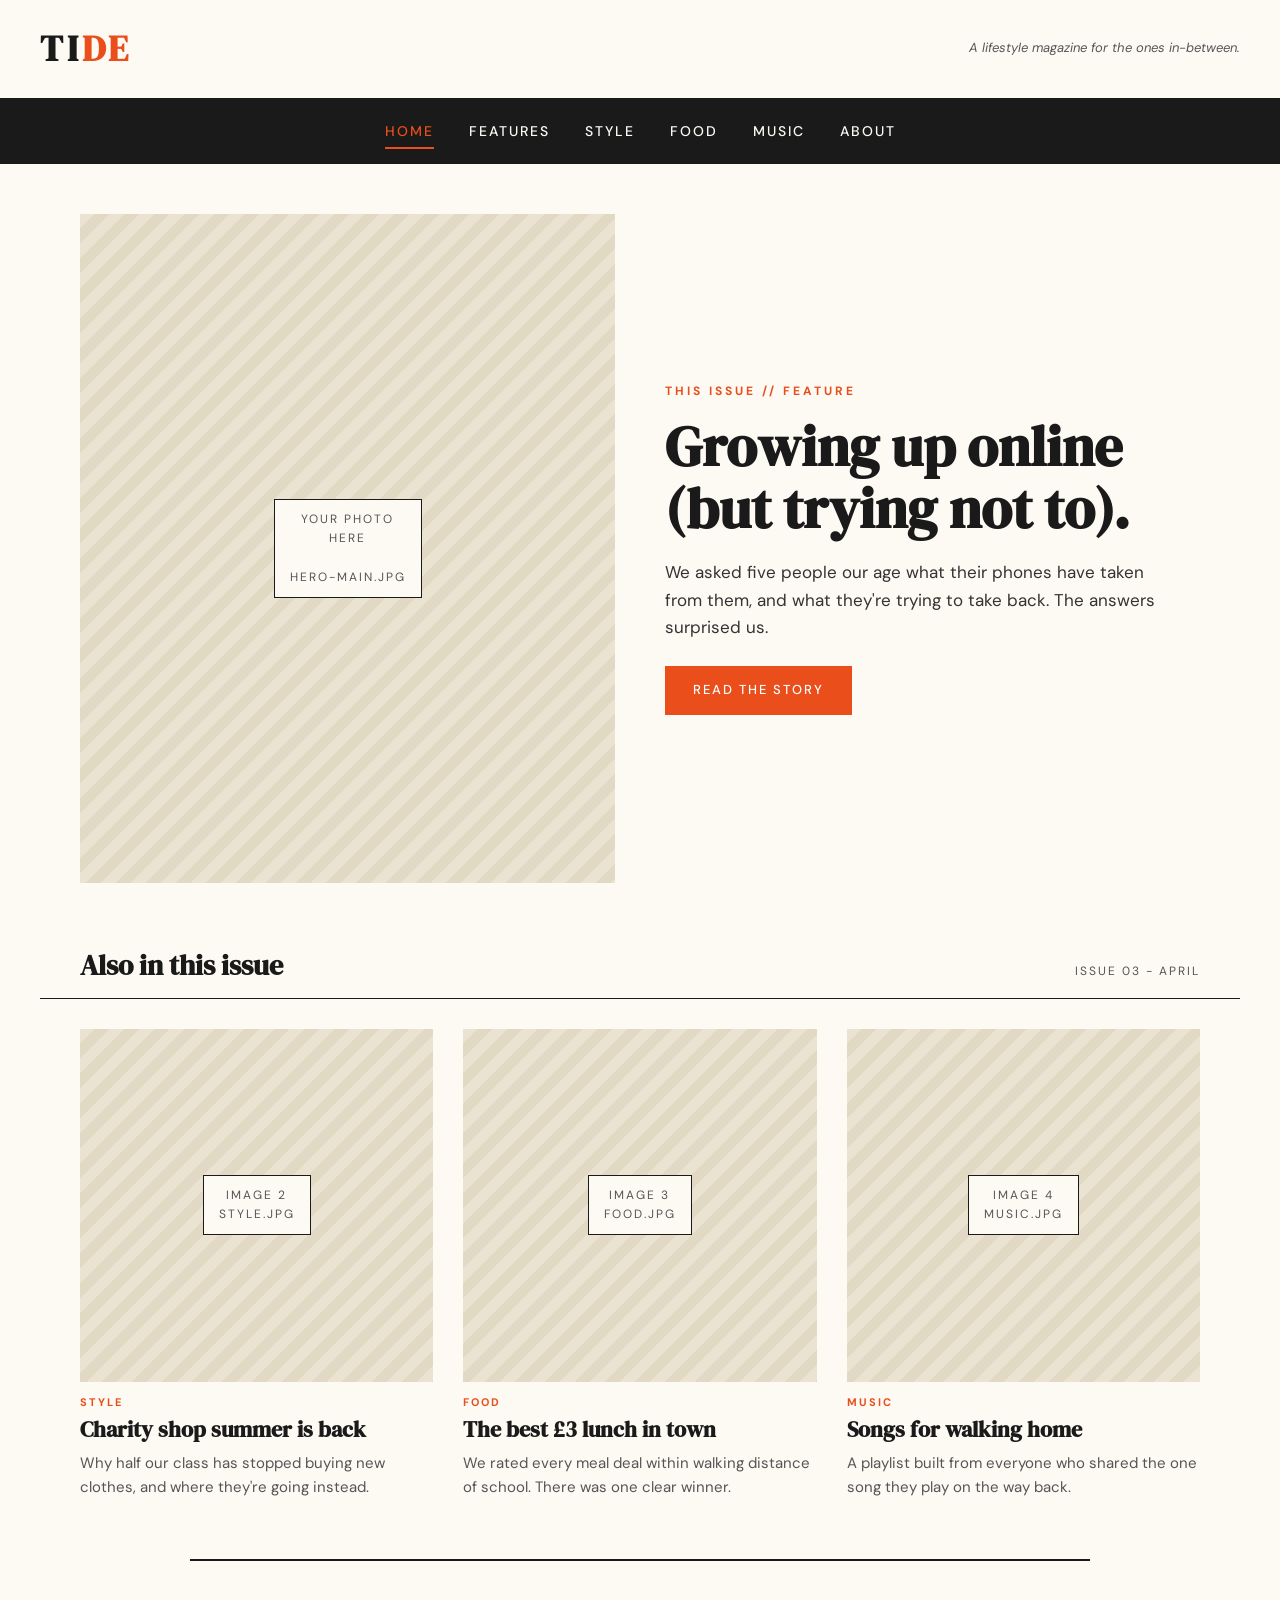
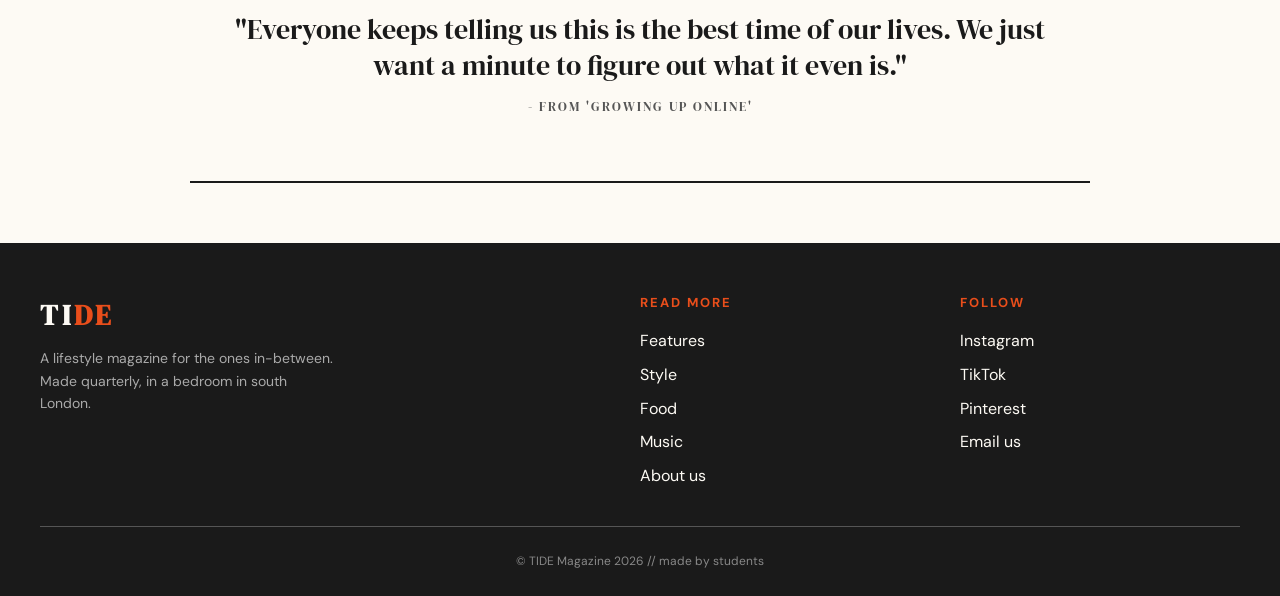
==== index.html @ 68bbef42 "Add files via upload" ====
<!DOCTYPE html>
<html lang="en">
<head>
<meta charset="UTF-8">
<title>TIDE Magazine - Home</title>
<meta name="viewport" content="width=device-width, initial-scale=1.0">

<link href="https://fonts.googleapis.com/css2?family=DM+Serif+Display&family=DM+Sans:wght@400;500;700&display=swap" rel="stylesheet">

<link rel="stylesheet" href="styles.css">

</head>
<body>


<!-- the header part with the logo -->

<header>
    <div>
        <h1 class="logo">TI<span>DE</span></h1>
    </div>
    <p class="tagline">A lifestyle magazine for the ones in-between.</p>
</header>


<!-- nav bar -->

<nav>
    <a href="index.html" class="current">Home</a>
    <a href="features.html">Features</a>
    <a href="style.html">Style</a>
    <a href="food.html">Food</a>
    <a href="music.html">Music</a>
    <a href="about.html">About</a>
</nav>


<!-- hero story -->

<section class="hero">

    <div class="hero-image">
        <!-- IMAGE 1: main photo, needs a person in it, 4:5 ratio -->
        <div class="placeholder"><span>your photo<br>here<br><br>hero-main.jpg</span></div>
    </div>

    <div class="hero-text">
        <p class="label">This issue // feature</p>
        <h1>Growing up online (but trying not to).</h1>
        <p>We asked five people our age what their phones have taken from them, and what they're trying to take back. The answers surprised us.</p>
        <a href="features.html" class="read-btn">Read the story</a>
    </div>

</section>


<!-- more articles section -->

<div class="section-title">
    <h2>Also in this issue</h2>
    <span>Issue 03 - April</span>
</div>

<div class="article-grid">

    <a href="style.html" class="article-card">
        <div class="card-image">
            <div class="placeholder"><span>image 2<br>style.jpg</span></div>
        </div>
        <p class="card-label">Style</p>
        <h3>Charity shop summer is back</h3>
        <p>Why half our class has stopped buying new clothes, and where they're going instead.</p>
    </a>

    <a href="food.html" class="article-card">
        <div class="card-image">
            <div class="placeholder"><span>image 3<br>food.jpg</span></div>
        </div>
        <p class="card-label">Food</p>
        <h3>The best £3 lunch in town</h3>
        <p>We rated every meal deal within walking distance of school. There was one clear winner.</p>
    </a>

    <a href="music.html" class="article-card">
        <div class="card-image">
            <div class="placeholder"><span>image 4<br>music.jpg</span></div>
        </div>
        <p class="card-label">Music</p>
        <h3>Songs for walking home</h3>
        <p>A playlist built from everyone who shared the one song they play on the way back.</p>
    </a>

</div>


<!-- pull quote thing -->

<div class="quote-box">
    <p>"Everyone keeps telling us this is the best time of our lives. We just want a minute to figure out what it even is."</p>
    <p class="quote-author">- From 'Growing up online'</p>
</div>


<!-- footer -->

<footer>
    <div class="footer-top">

        <div class="footer-brand">
            <h1 class="logo" style="font-size: 28px;">TI<span>DE</span></h1>
            <p>A lifestyle magazine for the ones in-between. Made quarterly, in a bedroom in south London.</p>
        </div>

        <div>
            <h4>Read more</h4>
            <ul>
                <li><a href="features.html">Features</a></li>
                <li><a href="style.html">Style</a></li>
                <li><a href="food.html">Food</a></li>
                <li><a href="music.html">Music</a></li>
                <li><a href="about.html">About us</a></li>
            </ul>
        </div>

        <div>
            <h4>Follow</h4>
            <ul>
                <li><a href="#">Instagram</a></li>
                <li><a href="#">TikTok</a></li>
                <li><a href="#">Pinterest</a></li>
                <li><a href="#">Email us</a></li>
            </ul>
        </div>

    </div>

    <div class="footer-bottom">
        <p>&copy; TIDE Magazine 2026 // made by students</p>
    </div>
</footer>


</body>
</html>
---- styles.css ----
/* ==========================================
   TIDE Magazine - main stylesheet
   Media GCSE Component 3
   ========================================== */


/* basic reset so everything starts the same */

* {
    margin: 0;
    padding: 0;
    box-sizing: border-box;
}

body {
    font-family: 'DM Sans', sans-serif;
    background-color: #fdfaf4;
    color: #1a1a1a;
    line-height: 1.6;
}

a {
    color: inherit;
    text-decoration: none;
}

img {
    max-width: 100%;
    display: block;
}



/* === HEADER === */

header {
    border-bottom: 2px solid #1a1a1a;
    padding: 20px 40px;
    display: flex;
    justify-content: space-between;
    align-items: center;
    flex-wrap: wrap;
}

.logo {
    font-family: 'DM Serif Display', serif;
    font-size: 36px;
    letter-spacing: 4px;
}

.logo span {
    color: #e94e1b;
}

.tagline {
    font-size: 13px;
    color: #555;
    font-style: italic;
}



/* === NAV BAR === */

nav {
    display: flex;
    justify-content: center;
    gap: 35px;
    padding: 15px 20px;
    background-color: #1a1a1a;
    color: #fdfaf4;
    flex-wrap: wrap;
}

nav a {
    font-size: 14px;
    font-weight: 500;
    text-transform: uppercase;
    letter-spacing: 2px;
    padding: 5px 0;
    transition: color 0.2s;
}

nav a:hover {
    color: #e94e1b;
}

nav a.current {
    color: #e94e1b;
    border-bottom: 2px solid #e94e1b;
}



/* === image placeholders (until I add my real photos) === */

.placeholder {
    width: 100%;
    height: 100%;
    display: flex;
    align-items: center;
    justify-content: center;
    text-align: center;
    padding: 20px;
    background-image: linear-gradient(135deg, #eae3d2 25%, #e2d9c4 25%, #e2d9c4 50%, #eae3d2 50%, #eae3d2 75%, #e2d9c4 75%);
    background-size: 30px 30px;
    color: #555;
    font-size: 12px;
    letter-spacing: 2px;
    text-transform: uppercase;
}

.placeholder span {
    background-color: #fdfaf4;
    padding: 10px 15px;
    border: 1px solid #1a1a1a;
}



/* === HERO (homepage only) === */

.hero {
    max-width: 1200px;
    margin: 50px auto;
    padding: 0 40px;
    display: grid;
    grid-template-columns: 1fr 1fr;
    gap: 50px;
    align-items: center;
}

@media (max-width: 800px) {
    .hero {
        grid-template-columns: 1fr;
        gap: 25px;
    }
}

.hero-image {
    width: 100%;
    aspect-ratio: 4 / 5;
    background-color: #eae3d2;
    position: relative;
    overflow: hidden;
}

.hero-text .label {
    font-size: 12px;
    text-transform: uppercase;
    letter-spacing: 3px;
    color: #e94e1b;
    font-weight: 700;
    margin-bottom: 15px;
}

.hero-text h1 {
    font-family: 'DM Serif Display', serif;
    font-size: 56px;
    line-height: 1.1;
    margin-bottom: 20px;
}

@media (max-width: 800px) {
    .hero-text h1 {
        font-size: 38px;
    }
}

.hero-text p {
    font-size: 17px;
    color: #333;
    margin-bottom: 25px;
    max-width: 500px;
}

.read-btn {
    display: inline-block;
    background-color: #e94e1b;
    color: white;
    padding: 14px 28px;
    font-size: 13px;
    letter-spacing: 2px;
    text-transform: uppercase;
    font-weight: 500;
    transition: background-color 0.2s;
}

.read-btn:hover {
    background-color: #c23d0f;
}



/* === section title bars === */

.section-title {
    max-width: 1200px;
    margin: 60px auto 30px;
    padding: 0 40px 10px;
    display: flex;
    justify-content: space-between;
    align-items: baseline;
    border-bottom: 1px solid #1a1a1a;
}

.section-title h2 {
    font-family: 'DM Serif Display', serif;
    font-size: 28px;
}

.section-title span {
    font-size: 12px;
    text-transform: uppercase;
    letter-spacing: 2px;
    color: #555;
}



/* === article grid on homepage === */

.article-grid {
    max-width: 1200px;
    margin: 0 auto 60px;
    padding: 0 40px;
    display: grid;
    grid-template-columns: repeat(3, 1fr);
    gap: 30px;
}

@media (max-width: 800px) {
    .article-grid {
        grid-template-columns: 1fr;
    }
}

.article-card {
    display: block;
}

.article-card .card-image {
    width: 100%;
    aspect-ratio: 1 / 1;
    background-color: #eae3d2;
    margin-bottom: 12px;
    overflow: hidden;
}

.article-card .card-label {
    font-size: 11px;
    text-transform: uppercase;
    letter-spacing: 2px;
    color: #e94e1b;
    font-weight: 700;
    margin-bottom: 5px;
}

.article-card h3 {
    font-family: 'DM Serif Display', serif;
    font-size: 22px;
    line-height: 1.2;
    margin-bottom: 8px;
}

.article-card p {
    font-size: 15px;
    color: #555;
}



/* === quote boxes === */

.quote-box {
    max-width: 900px;
    margin: 60px auto;
    padding: 50px 40px;
    text-align: center;
    border-top: 2px solid #1a1a1a;
    border-bottom: 2px solid #1a1a1a;
}

.quote-box p {
    font-family: 'DM Serif Display', serif;
    font-size: 28px;
    line-height: 1.3;
    color: #1a1a1a;
    margin-bottom: 15px;
}

@media (max-width: 800px) {
    .quote-box p {
        font-size: 22px;
    }
}

.quote-box .quote-author {
    font-size: 13px;
    letter-spacing: 2px;
    text-transform: uppercase;
    color: #555;
}



/* === article/feature page === */

.article-top {
    max-width: 800px;
    margin: 60px auto 30px;
    padding: 0 40px;
    text-align: center;
}

.article-top .label {
    font-size: 12px;
    text-transform: uppercase;
    letter-spacing: 3px;
    color: #e94e1b;
    font-weight: 700;
    margin-bottom: 15px;
}

.article-top h1 {
    font-family: 'DM Serif Display', serif;
    font-size: 52px;
    line-height: 1.1;
    margin-bottom: 20px;
}

@media (max-width: 800px) {
    .article-top h1 {
        font-size: 34px;
    }
}

.article-top .sub {
    font-size: 19px;
    color: #555;
    font-style: italic;
}

.article-top .byline {
    margin-top: 25px;
    font-size: 13px;
    letter-spacing: 2px;
    text-transform: uppercase;
    color: #555;
}


.big-image {
    max-width: 1100px;
    margin: 40px auto;
    padding: 0 40px;
}

.big-image .image-box {
    width: 100%;
    aspect-ratio: 16 / 9;
    background-color: #eae3d2;
}

.big-image .caption {
    font-size: 13px;
    color: #555;
    font-style: italic;
    margin-top: 10px;
    text-align: center;
}


.article {
    max-width: 700px;
    margin: 0 auto;
    padding: 0 40px;
    font-size: 18px;
    color: #222;
}

.article p {
    margin-bottom: 20px;
}

/* drop cap - makes the first letter big like in magazines */
.article p.first-p::first-letter {
    font-family: 'DM Serif Display', serif;
    font-size: 65px;
    float: left;
    line-height: 0.8;
    padding: 8px 10px 0 0;
    color: #e94e1b;
}

.article h2 {
    font-family: 'DM Serif Display', serif;
    font-size: 26px;
    margin: 35px 0 15px;
}

.article blockquote {
    border-left: 4px solid #e94e1b;
    padding: 10px 0 10px 25px;
    margin: 30px 0;
    font-family: 'DM Serif Display', serif;
    font-size: 22px;
    line-height: 1.3;
    color: #1a1a1a;
}



/* === audio box on features page === */

.audio-box {
    max-width: 700px;
    margin: 40px auto;
    padding: 25px;
    background-color: #eae3d2;
    border: 2px solid #1a1a1a;
}

.audio-box .audio-label {
    font-size: 12px;
    text-transform: uppercase;
    letter-spacing: 2px;
    color: #e94e1b;
    font-weight: 700;
    margin-bottom: 8px;
}

.audio-box h3 {
    font-family: 'DM Serif Display', serif;
    font-size: 22px;
    margin-bottom: 5px;
}

.audio-box .audio-meta {
    font-size: 13px;
    color: #555;
    margin-bottom: 15px;
}

.audio-box audio {
    width: 100%;
}

.audio-note {
    font-size: 12px;
    color: #555;
    margin-top: 10px;
    padding: 8px;
    background-color: #fdfaf4;
    border: 1px dashed #999;
    text-align: center;
}



/* second image on feature page */

.second-image {
    max-width: 900px;
    margin: 40px auto;
    padding: 0 40px;
}

.second-image .image-box {
    width: 100%;
    aspect-ratio: 3 / 2;
    background-color: #eae3d2;
}



/* back to home link */

.back-link {
    text-align: center;
    margin: 50px auto 20px;
    padding: 0 40px;
}

.back-link a {
    font-size: 13px;
    text-transform: uppercase;
    letter-spacing: 2px;
    color: #555;
    border-bottom: 1px solid #555;
    padding-bottom: 3px;
}

.back-link a:hover {
    color: #e94e1b;
    border-color: #e94e1b;
}



/* === other pages: page heading === */

.page-head {
    max-width: 1000px;
    margin: 60px auto 30px;
    padding: 0 40px;
    text-align: center;
}

.page-head .label {
    font-size: 12px;
    text-transform: uppercase;
    letter-spacing: 3px;
    color: #e94e1b;
    font-weight: 700;
    margin-bottom: 10px;
}

.page-head h1 {
    font-family: 'DM Serif Display', serif;
    font-size: 56px;
    line-height: 1;
    margin-bottom: 15px;
}

.page-head p {
    font-size: 17px;
    color: #555;
    font-style: italic;
    max-width: 600px;
    margin: 0 auto;
}



/* === STYLE PAGE content === */

.content-grid {
    max-width: 1100px;
    margin: 50px auto;
    padding: 0 40px;
    display: grid;
    grid-template-columns: 1fr 1fr;
    gap: 50px;
}

@media (max-width: 800px) {
    .content-grid {
        grid-template-columns: 1fr;
        gap: 25px;
    }
}

.content-grid .image-box {
    width: 100%;
    aspect-ratio: 4 / 5;
    background-color: #eae3d2;
}

.content-grid .text-col h2 {
    font-family: 'DM Serif Display', serif;
    font-size: 34px;
    line-height: 1.1;
    margin-bottom: 15px;
}

.content-grid .text-col p {
    font-size: 17px;
    margin-bottom: 15px;
    color: #333;
}

.content-grid .text-col p.first-p::first-letter {
    font-family: 'DM Serif Display', serif;
    font-size: 55px;
    float: left;
    line-height: 0.8;
    padding: 6px 10px 0 0;
    color: #e94e1b;
}


.tips {
    max-width: 800px;
    margin: 60px auto;
    padding: 40px;
    background-color: #eae3d2;
    border-top: 2px solid #1a1a1a;
    border-bottom: 2px solid #1a1a1a;
}

.tips h3 {
    font-family: 'DM Serif Display', serif;
    font-size: 28px;
    margin-bottom: 20px;
    text-align: center;
}

.tips ol {
    padding-left: 20px;
    font-size: 17px;
}

.tips li {
    margin-bottom: 12px;
    padding-left: 10px;
}

.tips li::marker {
    color: #e94e1b;
    font-weight: 700;
}



/* === FOOD PAGE rankings === */

.intro-text {
    max-width: 700px;
    margin: 40px auto;
    padding: 0 40px;
    font-size: 18px;
    color: #222;
}

.intro-text p {
    margin-bottom: 18px;
}

.intro-text p.first-p::first-letter {
    font-family: 'DM Serif Display', serif;
    font-size: 60px;
    float: left;
    line-height: 0.8;
    padding: 8px 10px 0 0;
    color: #e94e1b;
}


.rankings {
    max-width: 900px;
    margin: 50px auto;
    padding: 0 40px;
}

.ranking-item {
    display: grid;
    grid-template-columns: 80px 1fr;
    gap: 20px;
    align-items: start;
    padding: 25px 0;
    border-bottom: 1px solid #ddd;
}

.ranking-item .rank-num {
    font-family: 'DM Serif Display', serif;
    font-size: 60px;
    color: #e94e1b;
    line-height: 1;
}

.ranking-item h3 {
    font-family: 'DM Serif Display', serif;
    font-size: 26px;
    margin-bottom: 5px;
}

.ranking-item .score {
    font-size: 13px;
    color: #555;
    margin-bottom: 10px;
    letter-spacing: 1px;
}

.ranking-item p {
    font-size: 16px;
    color: #333;
}



/* === MUSIC PAGE playlist === */

.playlist {
    max-width: 900px;
    margin: 50px auto;
    padding: 0 40px;
}

.playlist-head {
    display: grid;
    grid-template-columns: 50px 1fr 1fr 60px;
    gap: 20px;
    padding: 10px 0;
    border-bottom: 2px solid #1a1a1a;
    font-size: 11px;
    letter-spacing: 2px;
    text-transform: uppercase;
    color: #555;
    font-weight: 700;
}

.playlist-row {
    display: grid;
    grid-template-columns: 50px 1fr 1fr 60px;
    gap: 20px;
    padding: 18px 0;
    border-bottom: 1px solid #ddd;
    align-items: center;
}

.playlist-row .track-num {
    font-family: 'DM Serif Display', serif;
    font-size: 22px;
    color: #e94e1b;
}

.playlist-row .track-name {
    font-family: 'DM Serif Display', serif;
    font-size: 19px;
}

.playlist-row .picked-by {
    font-size: 14px;
    color: #555;
    font-style: italic;
}

.playlist-row .track-time {
    font-size: 14px;
    color: #555;
    text-align: right;
    font-variant-numeric: tabular-nums;
}

@media (max-width: 650px) {
    .playlist-head {
        display: none;
    }
    .playlist-row {
        grid-template-columns: 40px 1fr 50px;
    }
    .playlist-row .picked-by {
        grid-column: 2;
    }
}


.end-note {
    max-width: 700px;
    margin: 40px auto;
    padding: 30px 40px;
    text-align: center;
    border-top: 1px solid #1a1a1a;
    border-bottom: 1px solid #1a1a1a;
}

.end-note p {
    font-family: 'DM Serif Display', serif;
    font-size: 22px;
    color: #1a1a1a;
    line-height: 1.4;
}



/* === ABOUT PAGE === */

.about-text {
    max-width: 700px;
    margin: 40px auto;
    padding: 0 40px;
    font-size: 18px;
    color: #222;
}

.about-text p {
    margin-bottom: 20px;
}

.about-text p.first-p::first-letter {
    font-family: 'DM Serif Display', serif;
    font-size: 65px;
    float: left;
    line-height: 0.8;
    padding: 8px 10px 0 0;
    color: #e94e1b;
}

.about-text h2 {
    font-family: 'DM Serif Display', serif;
    font-size: 26px;
    margin: 35px 0 15px;
}


.team {
    max-width: 1100px;
    margin: 60px auto;
    padding: 40px;
    background-color: #eae3d2;
}

.team h2 {
    font-family: 'DM Serif Display', serif;
    font-size: 30px;
    text-align: center;
    margin-bottom: 30px;
}

.team-grid {
    display: grid;
    grid-template-columns: repeat(3, 1fr);
    gap: 30px;
}

@media (max-width: 700px) {
    .team-grid {
        grid-template-columns: 1fr;
    }
}

.team-member {
    text-align: center;
}

.team-member .role {
    font-size: 11px;
    text-transform: uppercase;
    letter-spacing: 2px;
    color: #e94e1b;
    font-weight: 700;
    margin-bottom: 5px;
}

.team-member h3 {
    font-family: 'DM Serif Display', serif;
    font-size: 22px;
    margin-bottom: 8px;
}

.team-member p {
    font-size: 14px;
    color: #555;
    font-style: italic;
}


.faq {
    max-width: 750px;
    margin: 60px auto;
    padding: 0 40px;
}

.faq h2 {
    font-family: 'DM Serif Display', serif;
    font-size: 30px;
    text-align: center;
    margin-bottom: 30px;
}

.faq-item {
    margin-bottom: 25px;
    padding-bottom: 25px;
    border-bottom: 1px solid #ddd;
}

.faq-item .question {
    font-family: 'DM Serif Display', serif;
    font-size: 20px;
    margin-bottom: 8px;
    color: #1a1a1a;
}

.faq-item .answer {
    font-size: 16px;
    color: #333;
}



/* === FOOTER === */

footer {
    background-color: #1a1a1a;
    color: #fdfaf4;
    padding: 50px 40px 25px;
    margin-top: 60px;
}

.footer-top {
    max-width: 1200px;
    margin: 0 auto;
    display: grid;
    grid-template-columns: 2fr 1fr 1fr;
    gap: 40px;
    padding-bottom: 30px;
    border-bottom: 1px solid #555;
}

@media (max-width: 700px) {
    .footer-top {
        grid-template-columns: 1fr;
    }
}

.footer-top h4 {
    font-size: 13px;
    letter-spacing: 2px;
    text-transform: uppercase;
    margin-bottom: 15px;
    color: #e94e1b;
}

.footer-top ul {
    list-style: none;
}

.footer-top li {
    margin-bottom: 8px;
}

.footer-top a:hover {
    color: #e94e1b;
}

.footer-brand p {
    font-size: 14px;
    color: #aaa;
    margin-top: 10px;
    max-width: 300px;
}

.footer-bottom {
    max-width: 1200px;
    margin: 25px auto 0;
    font-size: 12px;
    color: #888;
    text-align: center;
}
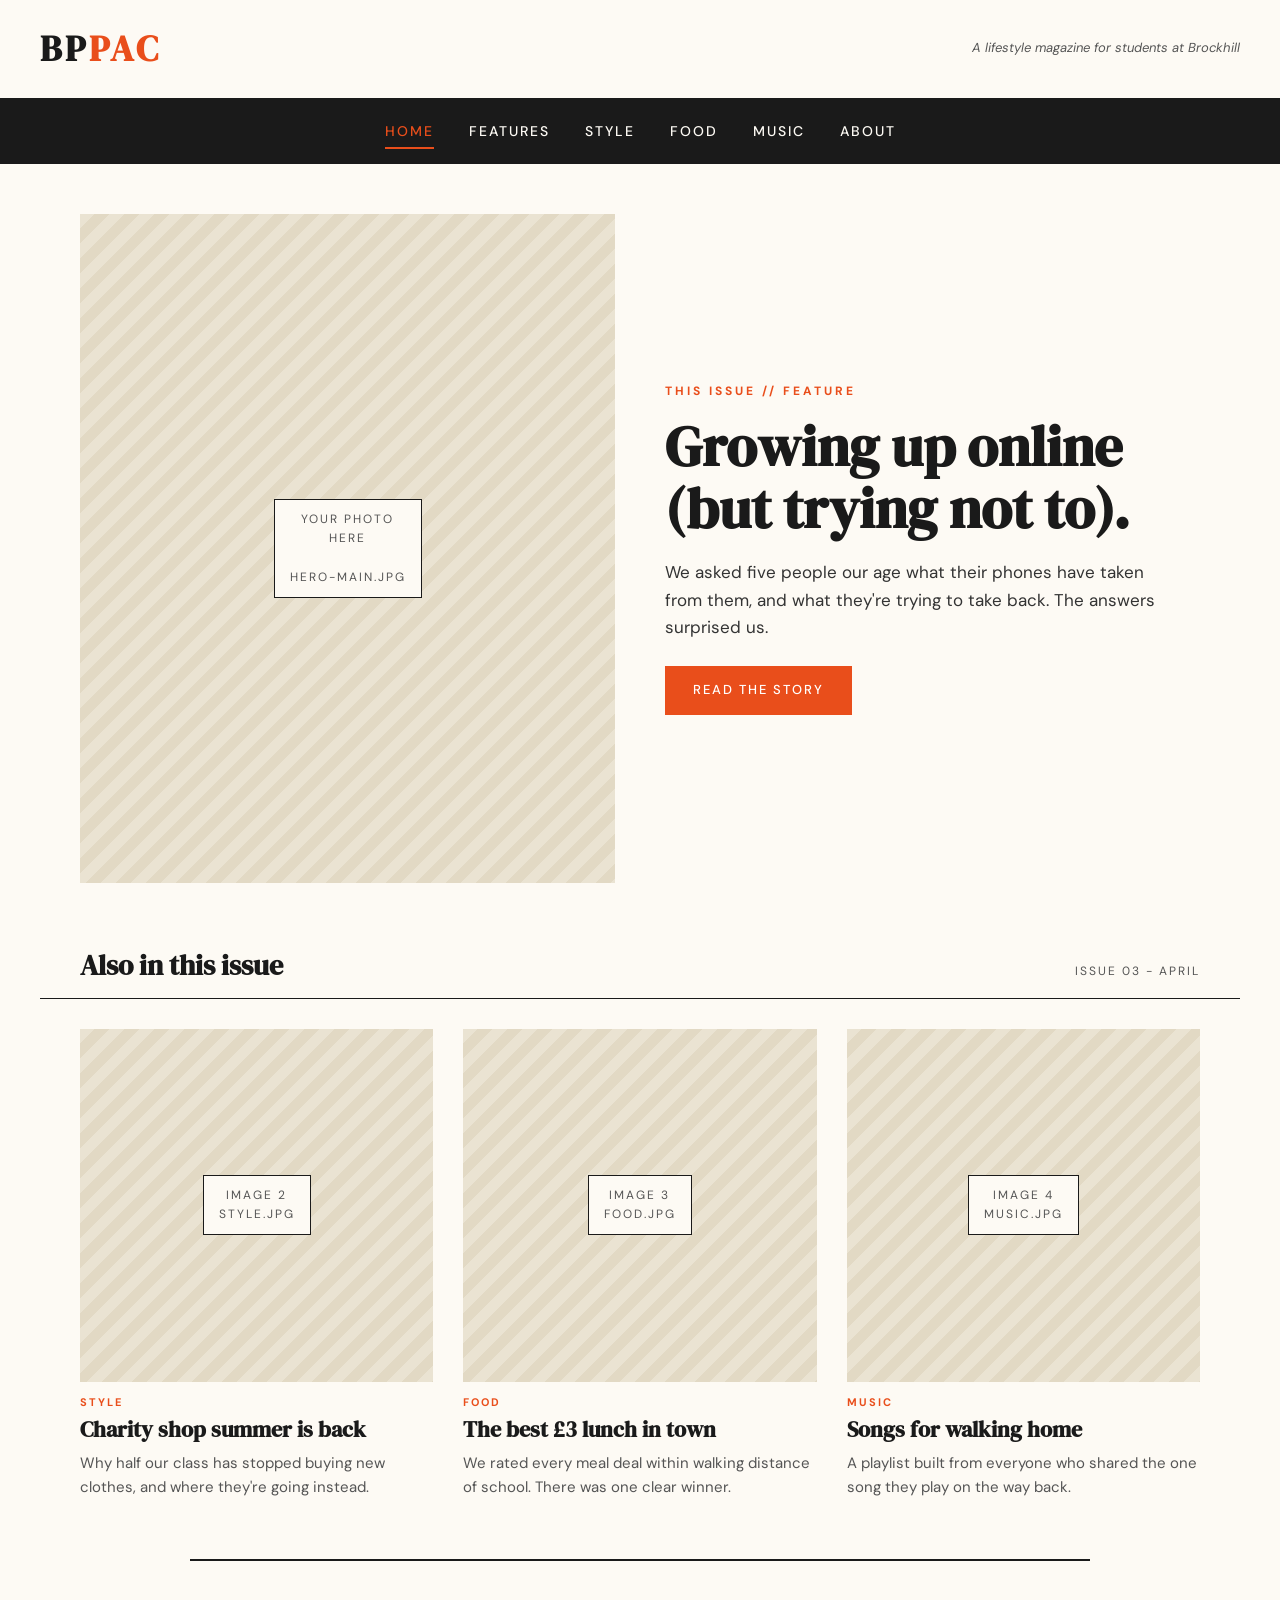
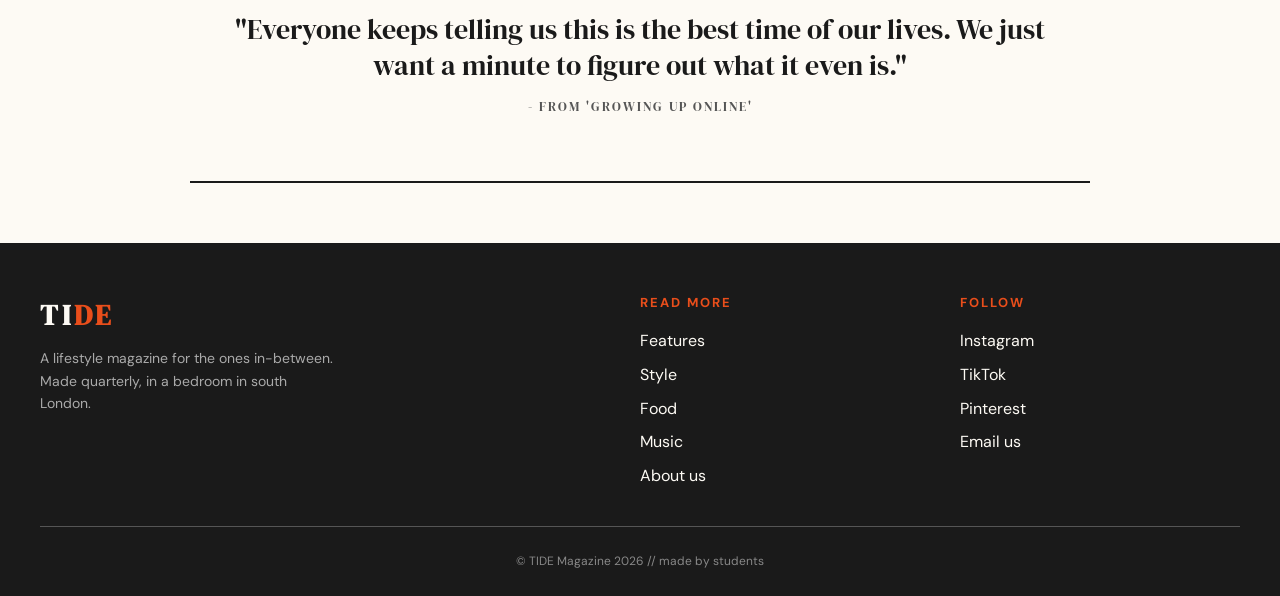
==== commit 368de22a: "01.05.26 - Update Changed index.html to update text to look more straight to the point and typical f" ====
--- a/index.html
+++ b/index.html
@@ -2,7 +2,7 @@
 <html lang="en">
 <head>
 <meta charset="UTF-8">
-<title>TIDE Magazine - Home</title>
+<title>BPPAC Magazine - Home</title>
 <meta name="viewport" content="width=device-width, initial-scale=1.0">
 
 <link href="https://fonts.googleapis.com/css2?family=DM+Serif+Display&family=DM+Sans:wght@400;500;700&display=swap" rel="stylesheet">
@@ -17,9 +17,9 @@
 
 <header>
     <div>
-        <h1 class="logo">TI<span>DE</span></h1>
+        <h1 class="logo">BP<span>PAC</span></h1>
     </div>
-    <p class="tagline">A lifestyle magazine for the ones in-between.</p>
+    <p class="tagline">A lifestyle magazine for students at Brockhill</p>
 </header>
 
 
@@ -141,4 +141,4 @@
 
 
 </body>
-</html>+</html>
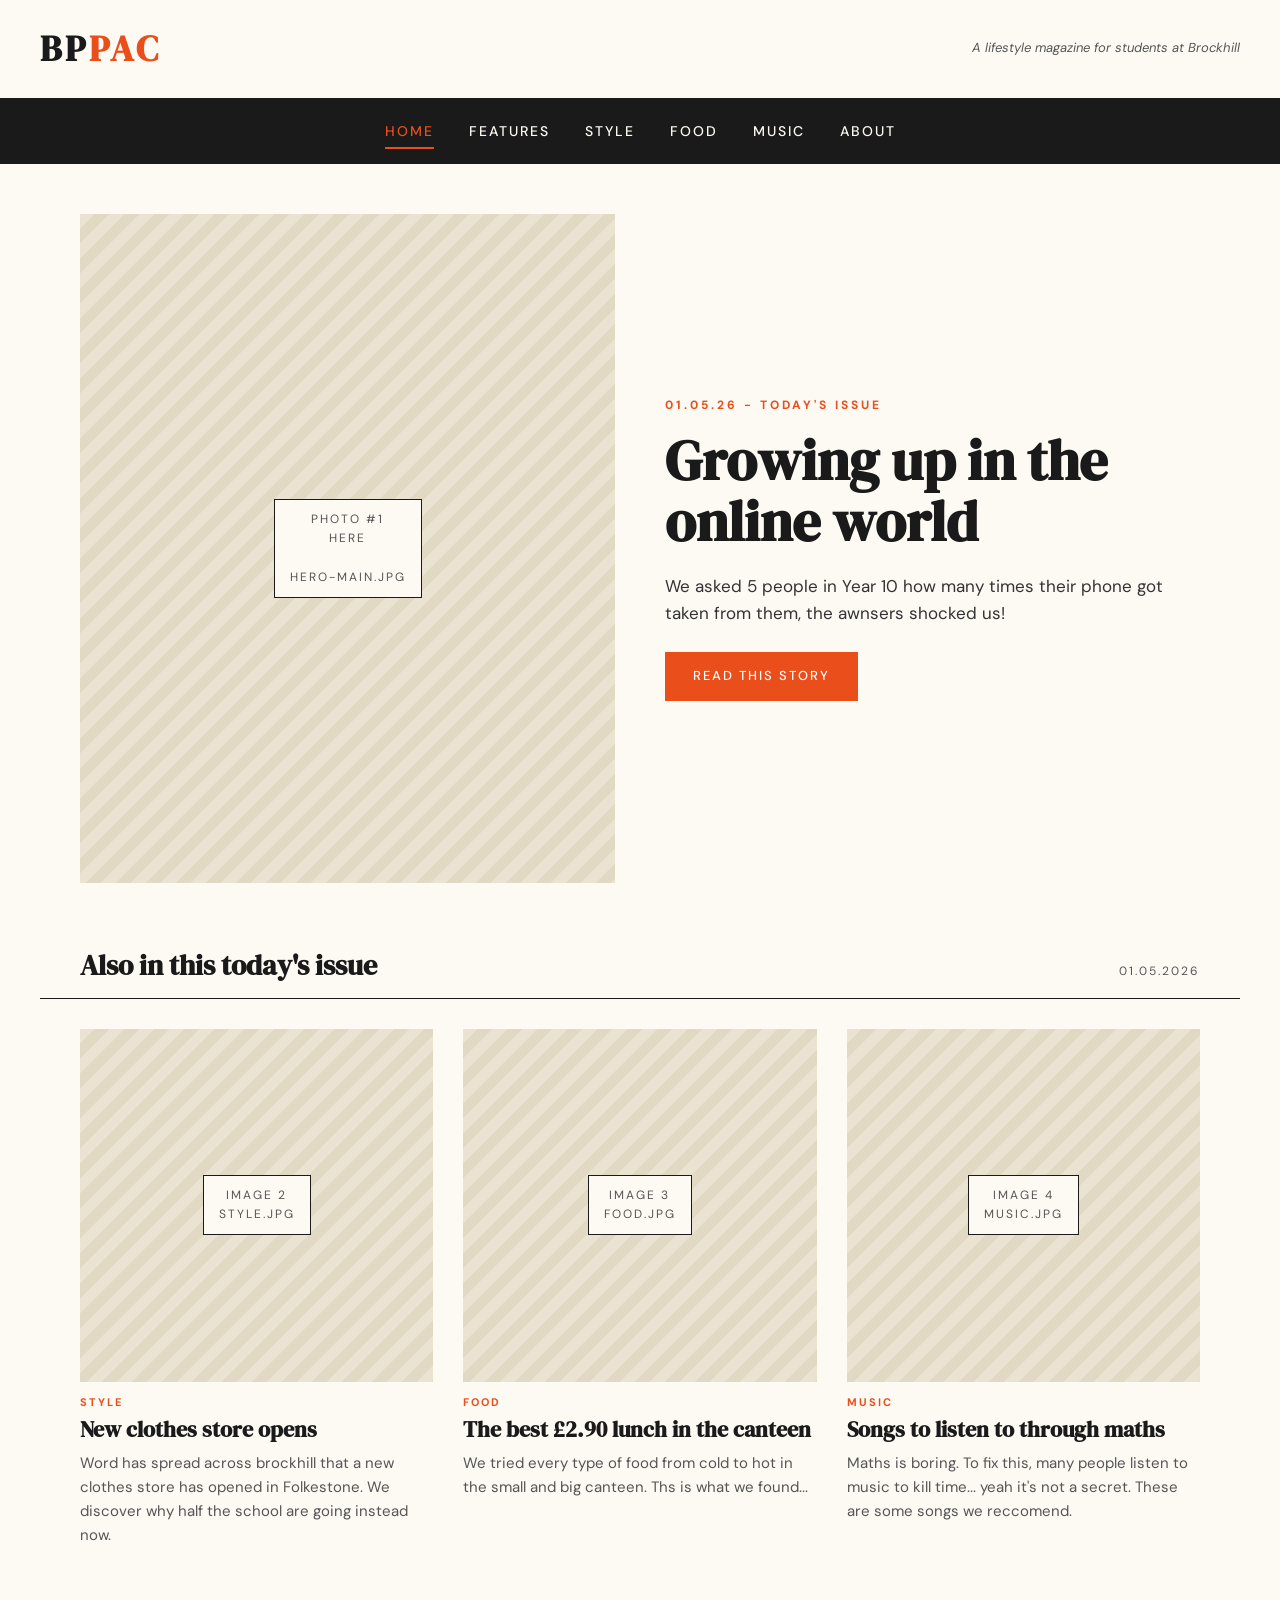
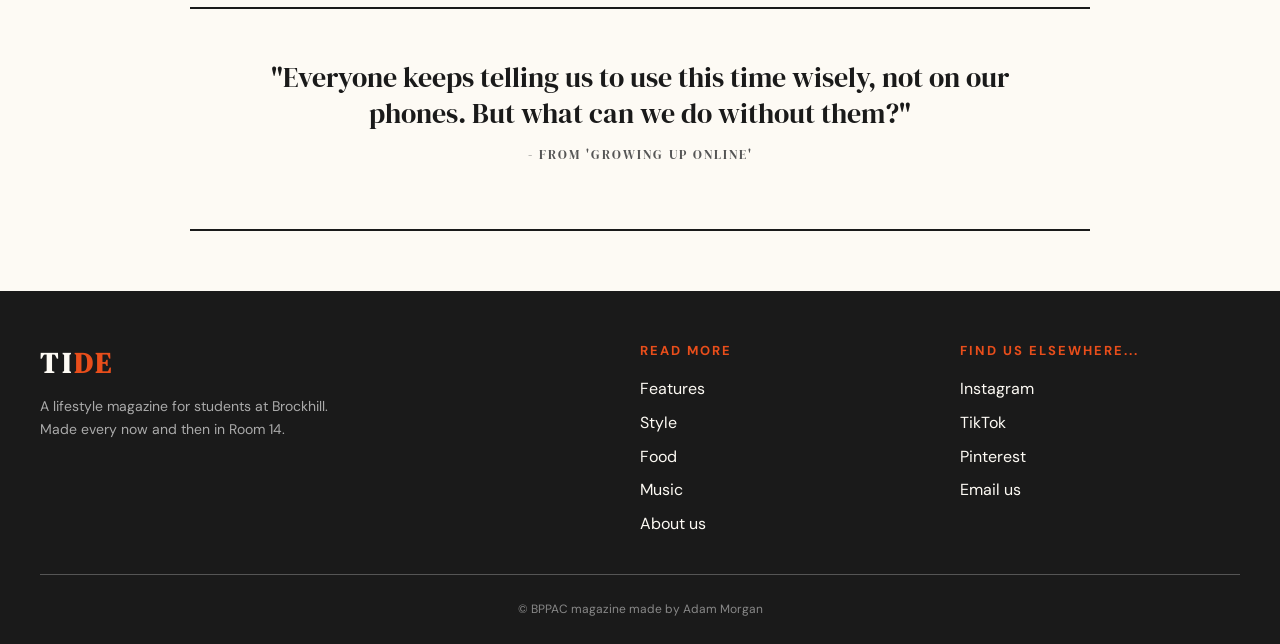
==== commit c7b399a9: "01.05.26 - Updated #2 Updated all text on main index.html. Changed text to make it more enjoyable fo" ====
--- a/index.html
+++ b/index.html
@@ -41,14 +41,14 @@
 
     <div class="hero-image">
         <!-- IMAGE 1: main photo, needs a person in it, 4:5 ratio -->
-        <div class="placeholder"><span>your photo<br>here<br><br>hero-main.jpg</span></div>
+        <div class="placeholder"><span>photo #1<br>here<br><br>hero-main.jpg</span></div>
     </div>
 
     <div class="hero-text">
-        <p class="label">This issue // feature</p>
-        <h1>Growing up online (but trying not to).</h1>
-        <p>We asked five people our age what their phones have taken from them, and what they're trying to take back. The answers surprised us.</p>
-        <a href="features.html" class="read-btn">Read the story</a>
+        <p class="label">01.05.26 - Today's issue</p>
+        <h1>Growing up in the online world</h1>
+        <p>We asked 5 people in Year 10 how many times their phone got taken from them, the awnsers shocked us!</p>
+        <a href="features.html" class="read-btn">Read this story</a>
     </div>
 
 </section>
@@ -57,8 +57,8 @@
 <!-- more articles section -->
 
 <div class="section-title">
-    <h2>Also in this issue</h2>
-    <span>Issue 03 - April</span>
+    <h2>Also in this today's issue</h2>
+    <span>01.05.2026</span>
 </div>
 
 <div class="article-grid">
@@ -68,8 +68,8 @@
             <div class="placeholder"><span>image 2<br>style.jpg</span></div>
         </div>
         <p class="card-label">Style</p>
-        <h3>Charity shop summer is back</h3>
-        <p>Why half our class has stopped buying new clothes, and where they're going instead.</p>
+        <h3>New clothes store opens</h3>
+        <p>Word has spread across brockhill that a new clothes store has opened in Folkestone. We discover why half the school are going instead now.</p>
     </a>
 
     <a href="food.html" class="article-card">
@@ -77,8 +77,8 @@
             <div class="placeholder"><span>image 3<br>food.jpg</span></div>
         </div>
         <p class="card-label">Food</p>
-        <h3>The best £3 lunch in town</h3>
-        <p>We rated every meal deal within walking distance of school. There was one clear winner.</p>
+        <h3>The best £2.90 lunch in the canteen</h3>
+        <p>We tried every type of food from cold to hot in the small and big canteen. Ths is what we found...</p>
     </a>
 
     <a href="music.html" class="article-card">
@@ -86,8 +86,8 @@
             <div class="placeholder"><span>image 4<br>music.jpg</span></div>
         </div>
         <p class="card-label">Music</p>
-        <h3>Songs for walking home</h3>
-        <p>A playlist built from everyone who shared the one song they play on the way back.</p>
+        <h3>Songs to listen to through maths</h3>
+        <p>Maths is boring. To fix this, many people listen to music to kill time... yeah it's not a secret. These are some songs we reccomend.</p>
     </a>
 
 </div>
@@ -96,7 +96,7 @@
 <!-- pull quote thing -->
 
 <div class="quote-box">
-    <p>"Everyone keeps telling us this is the best time of our lives. We just want a minute to figure out what it even is."</p>
+    <p>"Everyone keeps telling us to use this time wisely, not on our phones. But what can we do without them?"</p>
     <p class="quote-author">- From 'Growing up online'</p>
 </div>
 
@@ -108,7 +108,7 @@
 
         <div class="footer-brand">
             <h1 class="logo" style="font-size: 28px;">TI<span>DE</span></h1>
-            <p>A lifestyle magazine for the ones in-between. Made quarterly, in a bedroom in south London.</p>
+            <p>A lifestyle magazine for students at Brockhill. Made every now and then in Room 14.</p>
         </div>
 
         <div>
@@ -123,7 +123,7 @@
         </div>
 
         <div>
-            <h4>Follow</h4>
+            <h4>Find us elsewhere...</h4>
             <ul>
                 <li><a href="#">Instagram</a></li>
                 <li><a href="#">TikTok</a></li>
@@ -135,7 +135,7 @@
     </div>
 
     <div class="footer-bottom">
-        <p>&copy; TIDE Magazine 2026 // made by students</p>
+        <p>&copy; BPPAC magazine made by Adam Morgan</p>
     </div>
 </footer>
 
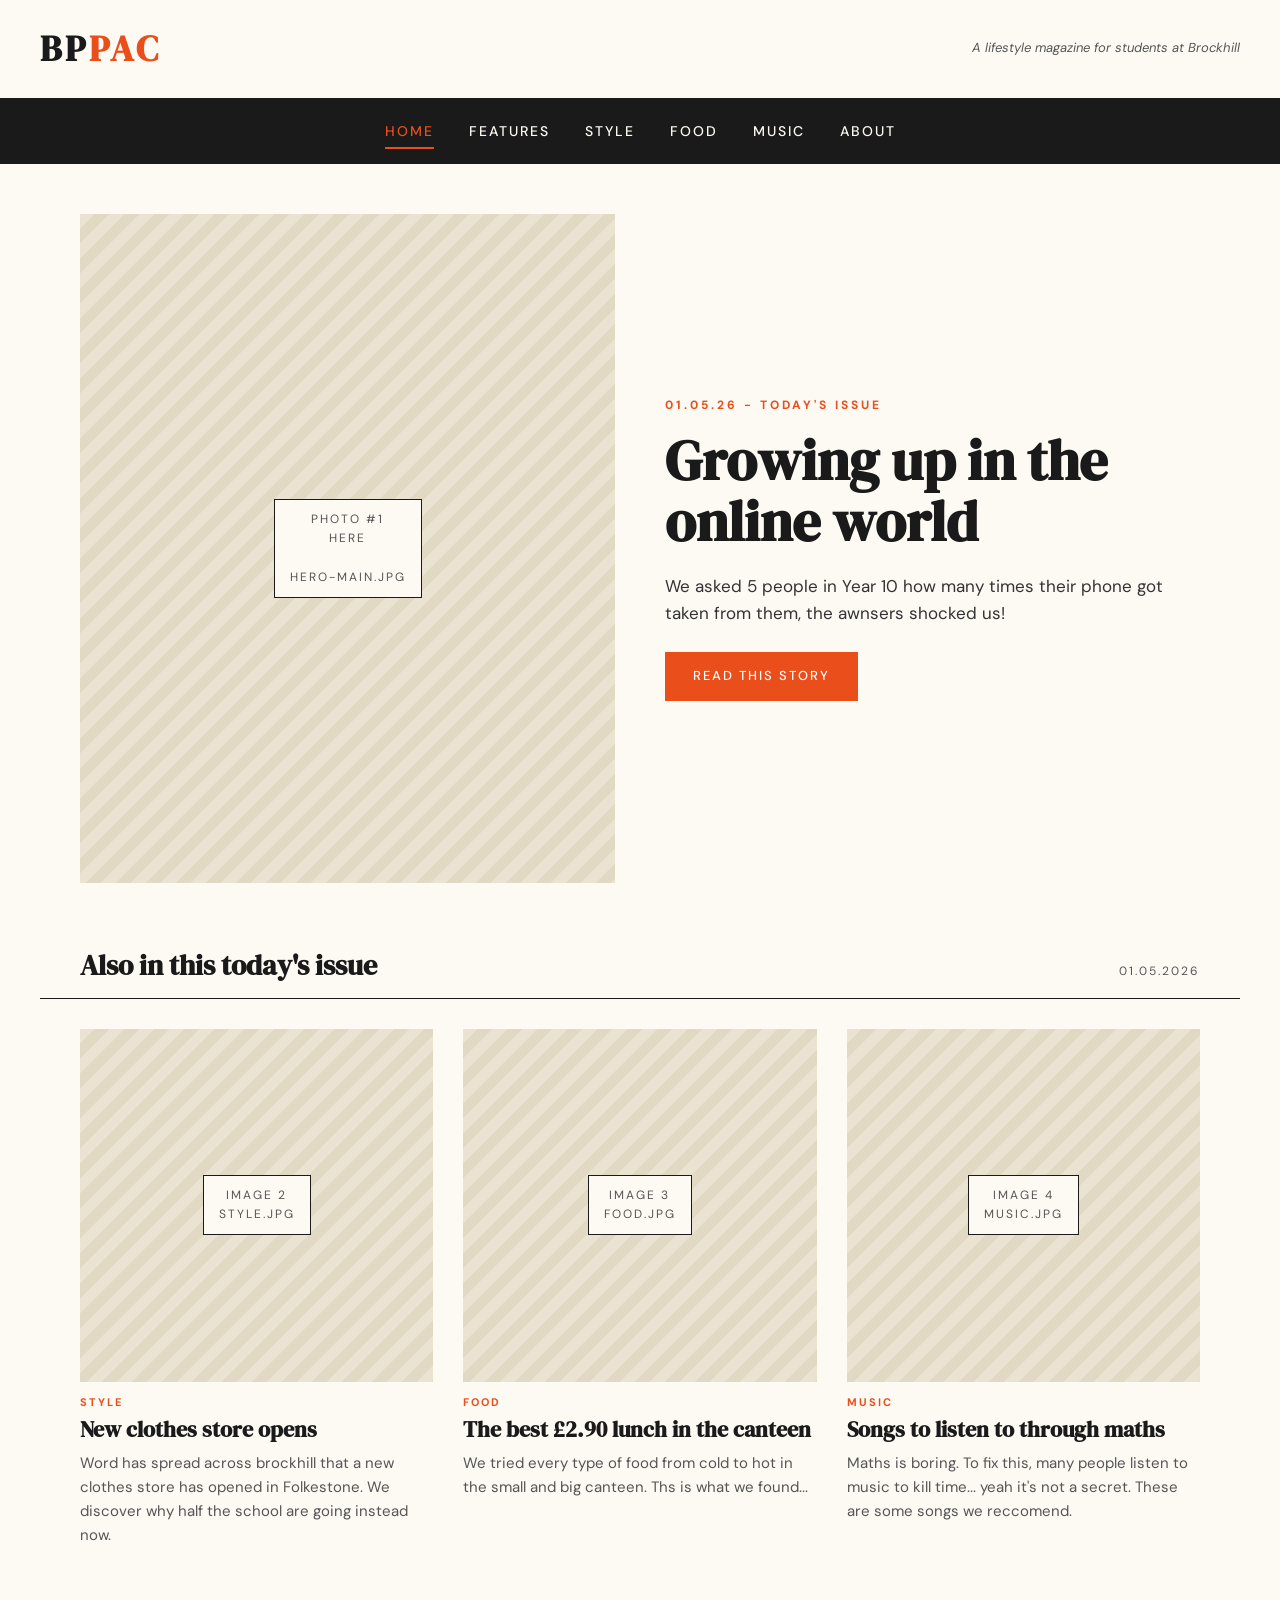
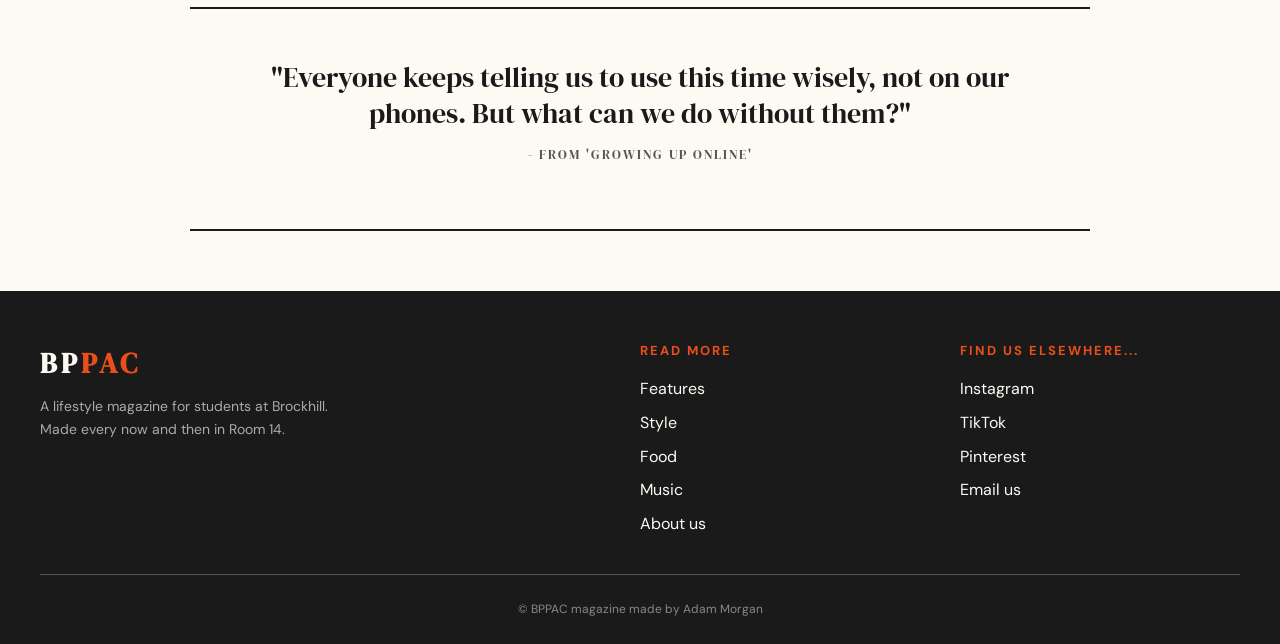
==== commit ca86c1f6: "05.05.26 Change on footer to change from TIDE to BPPAC" ====
--- a/index.html
+++ b/index.html
@@ -107,7 +107,7 @@
     <div class="footer-top">
 
         <div class="footer-brand">
-            <h1 class="logo" style="font-size: 28px;">TI<span>DE</span></h1>
+            <h1 class="logo" style="font-size: 28px;">BP<span>PAC</span></h1>
             <p>A lifestyle magazine for students at Brockhill. Made every now and then in Room 14.</p>
         </div>
 
